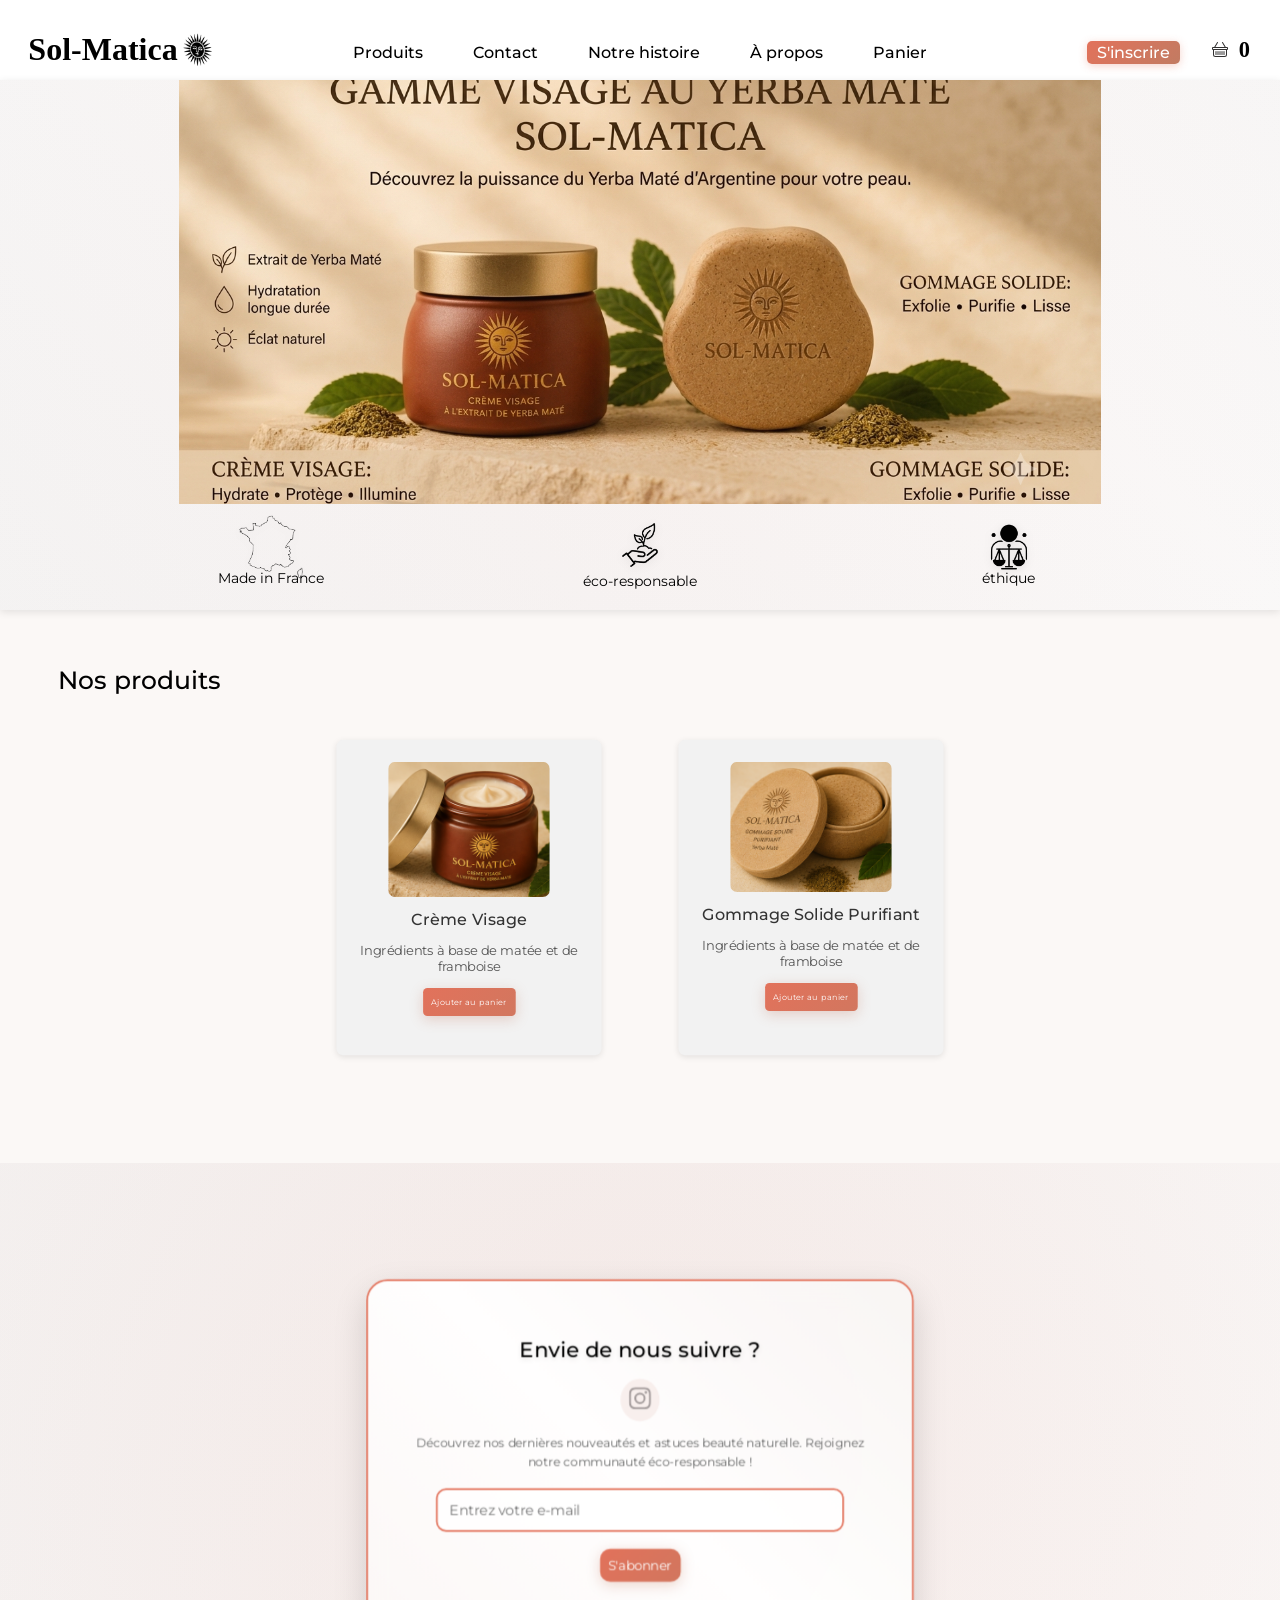
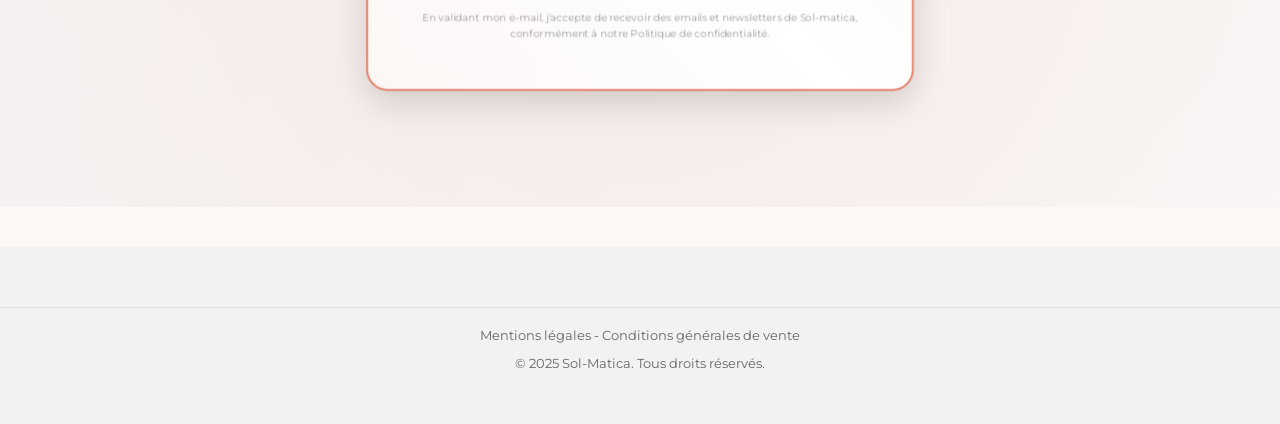
==== index.html @ a65f70f5 "Add files via upload I added the newest version of the site Sol-Matica representing these files" ====
<!DOCTYPE html>
<html lang="en">
<head>
    <meta charset="utf-8">
    <meta name="viewport" content="width=device-width, initial-scale=1.0">
    <link rel="stylesheet" href="maticastyle.css">
    <!--<link href="https://fonts.googleapis.com/css2?family=Clarity+City&display=swap" rel="stylesheet">. old one font-->
    <link href="https://fonts.googleapis.com/css2?family=Playfair+Display:wght@400;700&display=swap" rel="stylesheet">
    <link href="https://fonts.googleapis.com/css2?family=Montserrat:wght@100;200;300;400;500;600;700&display=swap" rel="stylesheet">
    

    <title>Sol-Matica</title>
</head>

<body>
    <!-- Éléments décoratifs flottants -->
    <div class="floating-elements">
        <div class="leaf leaf-1"></div>
        <div class="leaf leaf-2"></div>
        <div class="leaf leaf-3"></div>
    </div>

    <!-- Mobile Menu Overlay -->
    <div class="mobile-menu-overlay" id="menu-overlay"></div>

    <!-- Mobile Menu Sidebar -->
    <div class="mobile-menu" id="mobile-menu">
        <div class="mobile-menu-header">
            <h2>Sol-Matica</h2>
            <p>Cosmétiques naturels</p>
        </div>
        <nav>
            <a href="#nos-produits" class="mobile-link">
                <svg xmlns="http://www.w3.org/2000/svg" width="20" height="20" fill="currentColor" viewBox="0 0 16 16">
                    <path d="M8 4.754a3.246 3.246 0 1 0 0 6.492 3.246 3.246 0 0 0 0-6.492M5.754 8a2.246 2.246 0 1 1 4.492 0 2.246 2.246 0 0 1-4.492 0"/>
                    <path d="M9.796 1.343c-.527-1.79-3.065-1.79-3.592 0l-.094.319a.873.873 0 0 1-1.255.52l-.292-.16c-1.64-.892-3.433.902-2.54 2.541l.159.292a.873.873 0 0 1-.52 1.255l-.319.094c-1.79.527-1.79 3.065 0 3.592l.319.094a.873.873 0 0 1 .52 1.255l-.16.292c-.892 1.64.901 3.434 2.541 2.54l.292-.159a.873.873 0 0 1 1.255.52l.094.319c.527 1.79 3.065 1.79 3.592 0l.094-.319a.873.873 0 0 1 1.255-.52l.292.16c1.64.893 3.434-.902 2.54-2.541l-.159-.292a.873.873 0 0 1 .52-1.255l.319-.094c1.79-.527 1.79-3.065 0-3.592l-.319-.094a.873.873 0 0 1-.52-1.255l.16-.292c.893-1.64-.902-3.433-2.541-2.54l-.292.159a.873.873 0 0 1-1.255-.52zm-2.633.283c.246-.835 1.428-.835 1.674 0l.094.319a1.873 1.873 0 0 0 2.693 1.115l.291-.16c.764-.415 1.6.42 1.184 1.185l-.159.292a1.873 1.873 0 0 0 1.116 2.692l.318.094c.835.246.835 1.428 0 1.674l-.319.094a1.873 1.873 0 0 0-1.115 2.693l.16.291c.415.764-.42 1.6-1.185 1.184l-.291-.159a1.873 1.873 0 0 0-2.693 1.116l-.094.318c-.246.835-1.428.835-1.674 0l-.094-.319a1.873 1.873 0 0 0-2.692-1.115l-.292.16c-.764.415-1.6-.42-1.184-1.185l.159-.291A1.873 1.873 0 0 0 1.945 8.93l-.319-.094c-.835-.246-.835-1.428 0-1.674l.319-.094A1.873 1.873 0 0 0 3.06 4.377l-.16-.292c-.415-.764.42-1.6 1.185-1.184l.292.159a1.873 1.873 0 0 0 2.692-1.115z"/>
                </svg>
                Produits
            </a>
            <a href="#profil" class="mobile-link">
                <svg xmlns="http://www.w3.org/2000/svg" width="20" height="20" fill="currentColor" viewBox="0 0 16 16">
                    <path d="M8 8a3 3 0 1 0 0-6 3 3 0 0 0 0 6m2-3a2 2 0 1 1-4 0 2 2 0 0 1 4 0m4 8c0 1-1 1-1 1H3s-1 0-1-1 1-4 6-4 6 3 6 4m-1-.004c-.001-.246-.154-.986-.832-1.664C11.516 10.68 10.289 10 8 10s-3.516.68-4.168 1.332c-.678.678-.83 1.418-.832 1.664z"/>
                </svg>
                Profil
            </a>
            <a href="#apropos" class="mobile-link">
                <svg xmlns="http://www.w3.org/2000/svg" width="20" height="20" fill="currentColor" viewBox="0 0 16 16">
                    <path d="M8 15A7 7 0 1 1 8 1a7 7 0 0 1 0 14m0 1A8 8 0 1 0 8 0a8 8 0 0 0 0 16"/>
                    <path d="m8.93 6.588-2.29.287-.082.38.45.083c.294.07.352.176.288.469l-.738 3.468c-.194.897.105 1.319.808 1.319.545 0 1.178-.252 1.465-.598l.088-.416c-.2.176-.492.246-.686.246-.275 0-.375-.193-.304-.533zM9 4.5a1 1 0 1 1-2 0 1 1 0 0 1 2 0"/>
                </svg>
                À propos
            </a>
            <a href="contact.html" class="mobile-link">
                <svg xmlns="http://www.w3.org/2000/svg" width="20" height="20" fill="currentColor" viewBox="0 0 16 16">
                    <path d="M0 4a2 2 0 0 1 2-2h12a2 2 0 0 1 2 2v8a2 2 0 0 1-2 2H2a2 2 0 0 1-2-2zm2-1a1 1 0 0 0-1 1v.217l7 4.2 7-4.2V4a1 1 0 0 0-1-1zm13 2.383-4.708 2.825L15 11.105zm-.034 6.876-5.64-3.471L8 9.583l-1.326-.795-5.64 3.47A1 1 0 0 0 2 13h12a1 1 0 0 0 .966-.741M1 11.105l4.708-2.897L1 5.383z"/>
                </svg>
                Contact
            </a>
            <a href="#panier" class="mobile-link">
                <svg xmlns="http://www.w3.org/2000/svg" width="20" height="20" fill="currentColor" viewBox="0 0 16 16">
                    <path d="M5.757 1.071a.5.5 0 0 1 .172.686L3.383 6h9.234L10.07 1.757a.5.5 0 1 1 .858-.514L13.783 6H15a1 1 0 0 1 1 1v1a1 1 0 0 1-1 1v4.5a2.5 2.5 0 0 1-2.5 2.5h-9A2.5 2.5 0 0 1 1 13.5V9a1 1 0 0 1-1-1V7a1 1 0 0 1 1-1h1.217L5.07 1.243a.5.5 0 0 1 .686-.172zM2 9v4.5A1.5 1.5 0 0 0 3.5 15h9a1.5 1.5 0 0 0 1.5-1.5V9zM1 7v1h14V7zm3 3a.5.5 0 0 1 .5.5v3a.5.5 0 0 1-1 0v-3A.5.5 0 0 1 4 10m2 0a.5.5 0 0 1 .5.5v3a.5.5 0 0 1-1 0v-3A.5.5 0 0 1 6 10m2 0a.5.5 0 0 1 .5.5v3a.5.5 0 0 1-1 0v-3A.5.5 0 0 1 8 10m2 0a.5.5 0 0 1 .5.5v3a.5.5 0 0 1-1 0v-3a.5.5 0 0 1 .5-.5m2 0a.5.5 0 0 1 .5.5v3a.5.5 0 0 1-1 0v-3a.5.5 0 0 1 .5-.5"/>
                </svg>
                Panier
            </a>
            <a href="monhistoire.html" class="mobile-link"></a>
                <svg xmlns="http://www.w3.org/2000/svg" width="20" height="20" fill="currentColor" viewBox="0 0 16 16">
                    <path d="M5.757 1.071a.5.5 0 0 1 .172.686L3.383 6h9.234L10.07 1.757a.5.5 0 1 1 .858-.514L13.783 6H15a1 1 0 0 1 1 1v1a1 1 0 0 1-1 1v4.5a2.5 2.5 0 0 1-2.5 2.5h-9A2.5 2.5 0 0 1 1 13.5V9a1 1 0 0 1-1-1V7a1 1 0 0 1 1-1h1.217L5.07 1.243a.5.5 0 0 1 .686-.172zM2 9v4.5A1.5 1.5 0 0 0 3.5 15h9a1.5 1.5 0 0 0 1.5-1.5V9zM1 7v1h14V7zm3 3a.5.5 0 0 1 .5.5v3a.5.5 0 0 1-1 0v-3A.5.5 0 0 1 4 10m2 0a.5.5 0 0 1 .5.5v3a.5.5 0 0 1-1 0v-3A.5.5 0 0 1 6 10m2 0a.5.5 0 0 1 .5.5v3a.5.5 0 0 1-1 0v-3A.5.5 0 0 1 8 10m2 0a.5.5 0 0 1 .5.5v3a.5.5 0 0 1-1 0v-3a.5.5 0 0 1 .5-.5m2 0a.5.5 0 0 1 .5.5v3a.5.5 0 0 1-1 0v-3a.5.5 0 0 1 .5-.5"/>
                </svg>
                Notre histoire
        </nav>
    </div>

    <!-- Menu Hamburger (doit être APRÈS le menu pour le z-index) -->
    <button class="hamburger" id="hamburger-btn">
        <span></span>
        <span></span>
        <span></span>
    </button>

    <div class="textmove">
        <h1 class="float">Sol-Matica</h1>
        <img src="logo3.png" class="logo-inline" alt="Sol-Matica logo">
    </div>
    
    <div class="inscription-container">
        <button id="btn-inscription">S'inscrire</button>
    </div>

    <div class="banner"></div>
    
    <nav class="navbar">
        <ul>
            <li><a href="#nos-produits" class="fade-in" style="animation-delay: 0.5s;">Produits</a></li>
            <li><a href="contact.html" class="fade-in" style="animation-delay: 0.9s;">Contact</a></li>
            <li><a href="monhistoire.html" class="fade-in" style="animation-delay: 1.1s;">Notre histoire</a></li>
            <li><a href="#apropos" class="fade-in" style="animation-delay: 0.7s;">À propos</a></li>
            <li><a href="#panier" class="fade-in" style="animation-delay: 1.1s;">Panier</a></li>
        </ul>
    </nav>

    <section>
        <div class="banner3">
            <img src="Gemini_Generated_Image_6yeigr6yeigr6yei.png" style="width: 72%; display: block; margin: 0 auto;">
            <div class="badges">
                <div class="badge scale-in" style="animation-delay: 1s;">
                    <img src="64213274-simple-contour-map-of-france-black-outline-map-isolated-on-white-background-removebg-preview.png">
                    <span>Made in France</span>
                </div>

                <div class="badge scale-in" style="animation-delay: 1.2s;">
                    <img src="main-tenant-le-sol-avec-l-icone-de-ligne-plate-de-plante-vecteur-fin-signe-de-protection-de-l-environnement-logo-de-concept-d-ecologie-illustration-de-l-agriculture-2jn0ere-removebg-preview.png">
                    <span>éco-responsable</span>
                </div>

                <div class="badge scale-in" style="animation-delay: 1.4s;">
                    <img src="logohen.png">
                    <span>éthique</span>
                </div>
            </div>
        </div>
    </section>

    <h1 id="nos-produits" class="textmove2">Nos produits</h1>
    
    <section id="produits" class="produits">
        <div class="header-actions">
            <div class="panier">
                <svg xmlns="http://www.w3.org/2000/svg" width="16" height="16" fill="currentColor" class="bi bi-basket" viewBox="0 0 16 16">
                    <path d="M5.757 1.071a.5.5 0 0 1 .172.686L3.383 6h9.234L10.07 1.757a.5.5 0 1 1 .858-.514L13.783 6H15a1 1 0 0 1 1 1v1a1 1 0 0 1-1 1v4.5a2.5 2.5 0 0 1-2.5 2.5h-9A2.5 2.5 0 0 1 1 13.5V9a1 1 0 0 1-1-1V7a1 1 0 0 1 1-1h1.217L5.07 1.243a.5.5 0 0 1 .686-.172zM2 9v4.5A1.5 1.5 0 0 0 3.5 15h9a1.5 1.5 0 0 0 1.5-1.5V9zM1 7v1h14V7zm3 3a.5.5 0 0 1 .5.5v3a.5.5 0 0 1-1 0v-3A.5.5 0 0 1 4 10m2 0a.5.5 0 0 1 .5.5v3a.5.5 0 0 1-1 0v-3A.5.5 0 0 1 6 10m2 0a.5.5 0 0 1 .5.5v3a.5.5 0 0 1-1 0v-3A.5.5 0 0 1 8 10m2 0a.5.5 0 0 1 .5.5v3a.5.5 0 0 1-1 0v-3a.5.5 0 0 1 .5-.5m2 0a.5.5 0 0 1 .5.5v3a.5.5 0 0 1-1 0v-3a.5.5 0 0 1 .5-.5"/>
                </svg> 
                <span id="panier-count">0</span>
            </div>
        </div>

        <!-- Produits -->
    <!--/*<div class="product-card slide-in-left">
            <div class="product-image-wrapper">
                <img src="smallv1.png" alt="Produit 1">
            </div>
            <div class="text">
                <h3>Crème Visage</h3>
            </div>
            <div class="undertext">
                <p>Ingrédients à base de matée et de framboise</p>
                <button class="btn-panier">Ajouter au panier</button>
            </div>
        </div>-->
        <div class="product-card slide-in-left">
            <div class="product-image-wrapper">
                <img src="smallv1.png" alt="Produit 1">
            </div>
            <div class="text">
                <h3><a href="produit1.html" class="main-link">Crème Visage</a></h3>
            </div>
            <div class="undertext">
                <p>Ingrédients à base de matée et de framboise</p>
                <button class="btn-panier">Ajouter au panier</button>
            </div>
        </div>




        <!--div class="product-card slide-in-left" style="animation-delay: 0.5s;">
            <div class="product-image-wrapper">
                <img src="smallv2.png" alt="Produit 2">
            </div>
            <div class="text">
                <h3>Gommage Solide Purifiant</h3>
            </div>
            <div class="undertext">
                <p>Ingrédients à base de matée et de framboise</p>
                <button class="btn-panier">Ajouter au panier</button>
            </div>
        </div>-->

        <div class="product-card slide-in-left">
            <div class="product-image-wrapper">
                <img src="smallv2.png" alt="Produit 2">
            </div>
            <div class="text">
                <h3><a href="produit2.html" class="main-link">Gommage Solide Purifiant</a></h3>
            </div>
            <div class="undertext">
                <p>Ingrédients à base de matée et de framboise</p>
                <button class="btn-panier">Ajouter au panier</button>
            </div>
        </div>
    </section>

    <section class="newsletter fade-in">
        <div class="newsletter-card">
            <h3>Envie de nous suivre ?</h3>
            <div class="social-links">
                <a href="https://www.instagram.com/example/" target="_blank" id="instagram-link">
                    <svg xmlns="http://www.w3.org/2000/svg" width="16" height="16" fill="currentColor" class="bi bi-instagram" viewBox="0 0 16 16">
                        <path d="M8 0C5.829 0 5.556.01 4.703.048 3.85.088 3.269.222 2.76.42a3.9 3.9 0 0 0-1.417.923A3.9 3.9 0 0 0 .42 2.76C.222 3.268.087 3.85.048 4.7.01 5.555 0 5.827 0 8.001c0 2.172.01 2.444.048 3.297.04.852.174 1.433.372 1.942.205.526.478.972.923 1.417.444.445.89.719 1.416.923.51.198 1.09.333 1.942.372C5.555 15.99 5.827 16 8 16s2.444-.01 3.298-.048c.851-.04 1.434-.174 1.943-.372a3.9 3.9 0 0 0 1.416-.923c.445-.445.718-.891.923-1.417.197-.509.332-1.09.372-1.942C15.99 10.445 16 10.173 16 8s-.01-2.445-.048-3.299c-.04-.851-.175-1.433-.372-1.941a3.9 3.9 0 0 0-.923-1.417A3.9 3.9 0 0 0 13.24.42c-.51-.198-1.092-.333-1.943-.372C10.443.01 10.172 0 7.998 0zm-.717 1.442h.718c2.136 0 2.389.007 3.232.046.78.035 1.204.166 1.486.275.373.145.64.319.92.599s.453.546.598.92c.11.281.24.705.275 1.485.039.843.047 1.096.047 3.231s-.008 2.389-.047 3.232c-.035.78-.166 1.203-.275 1.485a2.5 2.5 0 0 1-.599.919c-.28.28-.546.453-.92.598-.28.11-.704.24-1.485.276-.843.038-1.096.047-3.232.047s-2.39-.009-3.233-.047c-.78-.036-1.203-.166-1.485-.276a2.5 2.5 0 0 1-.92-.598 2.5 2.5 0 0 1-.6-.92c-.109-.281-.24-.705-.275-1.485-.038-.843-.046-1.096-.046-3.233s.008-2.388.046-3.231c.036-.78.166-1.204.276-1.486.145-.373.319-.64.599-.92s.546-.453.92-.598c.282-.11.705-.24 1.485-.276.738-.034 1.024-.044 2.515-.045zm4.988 1.328a.96.96 0 1 0 0 1.92.96.96 0 0 0 0-1.92m-4.27 1.122a4.109 4.109 0 1 0 0 8.217 4.109 4.109 0 0 0 0-8.217m0 1.441a2.667 2.667 0 1 1 0 5.334 2.667 2.667 0 0 1 0-5.334"/>
                    </svg>
                </a>
            </div>
            <p>Découvrez nos dernières nouveautés et astuces beauté naturelle. Rejoignez notre communauté éco-responsable !</p>
            <input type="email" placeholder="Entrez votre e-mail" id="email-input">  
            <button id="subscribe-btn" class="button-bounce">S'abonner</button>
            <p class="privacy-text">En validant mon e-mail, j'accepte de recevoir des emails et newsletters de Sol-matica, conformément à notre Politique de confidentialité.</p>
        </div>
    </section>

    <footer>
        <div class="footer-bottom">
            <div class="footer-links">
                <span>Mentions légales</span>
                <span> - Conditions générales de vente</span>
            </div>
            <p>&copy; 2025 Sol-Matica. Tous droits réservés.</p>
        </div>
    </footer>

    <!-- TOUS LES SCRIPTS À LA FIN -->
    <script>
        // Bouton inscription
        document.getElementById("btn-inscription").addEventListener("click", function() {
            window.location.href = "inscription.html";
        });

        // Script panier
        let panierCount = 0;
        const panierDisplay = document.getElementById("panier-count");
        const produits = document.querySelectorAll(".btn-panier");

        produits.forEach(btn => {
            btn.addEventListener("click", (e) => {
                panierCount++;
                panierDisplay.textContent = panierCount;
                
                // Animation du panier
                panierDisplay.parentElement.classList.add('panier-animate');
                setTimeout(() => {
                    panierDisplay.parentElement.classList.remove('panier-animate');
                }, 600);
                
                // Effet ripple sur le bouton
                const ripple = document.createElement('span');
                ripple.classList.add('ripple-effect');
                btn.appendChild(ripple);
                setTimeout(() => ripple.remove(), 600);
            });
        });

        // Menu Hamburger
        const hamburger = document.getElementById('hamburger-btn');
        const mobileMenu = document.getElementById('mobile-menu');
        const menuOverlay = document.getElementById('menu-overlay');
        const body = document.body;

        function openMenu() {
            console.log('Opening menu'); // Pour debug
            hamburger.classList.add('active');
            mobileMenu.classList.add('active');
            menuOverlay.classList.add('active');
            body.style.overflow = 'hidden';
        }

        function closeMenu() {
            console.log('Closing menu'); // Pour debug
            hamburger.classList.remove('active');
            mobileMenu.classList.remove('active');
            menuOverlay.classList.remove('active');
            body.style.overflow = '';
        }

        // Clic sur hamburger
        hamburger.addEventListener('click', function(e) {
            e.preventDefault();
            e.stopPropagation();
            console.log('Hamburger clicked'); // Pour debug
            
            if (mobileMenu.classList.contains('active')) {
                closeMenu();
            } else {
                openMenu();
            }
        });

        // Clic sur overlay
        menuOverlay.addEventListener('click', function(e) {
            e.preventDefault();
            closeMenu();
        });

        // Clic sur liens du menu
        const menuLinks = mobileMenu.querySelectorAll('a');
        menuLinks.forEach(link => {
            link.addEventListener('click', function() {
                closeMenu();
            });
        });
    </script>
</body>
</html>
---- maticastyle.css ----
body {
    background-color: rgba(194, 123, 98, 0.05);
    overflow-x: hidden;
    margin: 0;
    padding: 0;
}

/* ========== ÉLÉMENTS DÉCORATIFS FLOTTANTS ========== */
.floating-elements {
    position: fixed;
    width: 100%;
    height: 100%;
    pointer-events: none;
    z-index: 1;
    overflow: hidden;
}

.leaf {
    position: absolute;
    width: 20px;
    height: 20px;
    background: linear-gradient(135deg, rgba(139, 76, 59, 0.3), rgba(194, 123, 98, 0.2));
    border-radius: 50% 0;
    animation: leafFall 8s infinite ease-in-out;
    opacity: 0;
}

.leaf-1 {
    left: 20%;
    animation-delay: 0s;
}

.leaf-2 {
    left: 50%;
    animation-delay: 3s;
}

.leaf-3 {
    left: 80%;
    animation-delay: 6s;
}

/* ========== ANIMATIONS ========== */
@keyframes fadeIn {
    from {
        opacity: 0;
        transform: translateY(20px);
    }
    to {
        opacity: 1;
        transform: translateY(0);
    }
}

@keyframes slideInLeft {
    from {
        opacity: 0;
        transform: translateX(-50px);
    }
    to {
        opacity: 1;
        transform: translateX(0);
    }
}

@keyframes slideInRight {
    from {
        opacity: 0;
        transform: translateX(50px);
    }
    to {
        opacity: 1;
        transform: translateX(0);
    }
}

@keyframes slideInTop {
    from {
        opacity: 0;
        transform: translateY(-50px);
    }
    to {
        opacity: 1;
        transform: translateY(0);
    }
}

@keyframes bounce {
    0%, 20%, 50%, 80%, 100% {
        transform: translateY(0);
    }
    40% {
        transform: translateY(-10px);
    }
    60% {
        transform: translateY(-5px);
    }
}

@keyframes float {
    0%, 100% {
        transform: translateY(0);
    }
    50% {
        transform: translateY(-10px);
    }
}

@keyframes buttonBounce {
    0%, 100% {
        transform: scale(1);
    }
    50% {
        transform: scale(1.05);
    }
}

@keyframes zoom {
    0% {
        transform: scale(1);
    }
    100% {
        transform: scale(1.05);
    }
}

@keyframes gradientShift {
    0% {
        background-position: 0% 50%;
    }
    50% {
        background-position: 100% 50%;
    }
    100% {
        background-position: 0% 50%;
    }
}

@keyframes pulse {
    0%, 100% {
        transform: scale(1);
    }
    50% {
        transform: scale(1.05);
    }
}

@keyframes leafFall {
    0% {
        transform: translateY(-20px) rotate(0deg);
        opacity: 0;
    }
    10% {
        opacity: 0.6;
    }
    90% {
        opacity: 0.6;
    }
    100% {
        transform: translateY(100vh) rotate(180deg);
        opacity: 0;
    }
}

@keyframes shimmer {
    0% {
        background-position: -200% center;
    }
    100% {
        background-position: 200% center;
    }
}

@keyframes scaleIn {
    from {
        transform: scale(0.8);
        opacity: 0;
    }
    to {
        transform: scale(1);
        opacity: 1;
    }
}

@keyframes rotateIn {
    from {
        transform: rotate(-5deg) scale(0.95);
        opacity: 0;
    }
    to {
        transform: rotate(0deg) scale(1);
        opacity: 1;
    }
}

@keyframes glow {
    0%, 100% {
        box-shadow: 0 0 5px rgba(226, 114, 91, 0.3);
    }
    50% {
        box-shadow: 0 0 20px rgba(226, 114, 91, 0.6), 0 0 30px rgba(226, 114, 91, 0.4);
    }
}

@keyframes ripple {
    0% {
        transform: scale(0);
        opacity: 1;
    }
    100% {
        transform: scale(2);
        opacity: 0;
    }
}

/* Classes d'animation */
.fade-in {
    animation: fadeIn 1s ease-out;
}

.slide-in-left {
    animation: slideInLeft 1s ease-out;
}

.slide-in-right {
    animation: slideInRight 1s ease-out;
}

.slide-in-top {
    animation: slideInTop 1s ease-out;
}

.bounce {
    animation: bounce 2s ease-in-out;
}

/*.float {
    animation: float 3s ease-in-out infinite;
}*/

.button-bounce:hover {
    animation: buttonBounce 0.3s ease-in-out;
}

.pulse {
    animation: pulse 2s ease-in-out infinite;
}

.scale-in {
    animation: scaleIn 0.8s ease-out;
}

/* ========== TYPOGRAPHIE ========== */
/* La police Clarity City est chargée via Google Fonts dans le HTML */

#panier-count {
    font-family: 'Clarity City'; 
    font-size: 20px;                  
    font-weight: normal;               
    color: black;                       
}

.textmove {
    position: absolute;
    top: 10px;
    left: 10%;
    transform: translateX(-50%);
    text-align: center;
    /*font-family: 'Playfair Display', serif;  */ 
    font-family: 'Cinzel', serif;
    font-style:normal;
    font-weight:lighter  !important;
    z-index: 100;
    display: flex;              /* ← aligne texte + logo sur la même ligne */
    align-items: center;        /* ← centre verticalement */
    gap: 10px;  
}

.logo-inline {
    width: 55px;  /* bigger */
    height: auto;
    margin-left: -15px;
    margin-bottom: 1px;
    clip-path: inset(0 10px 0 10px);
    
}


.textmove2 {
    /*font-family: 'Playfair Display', serif;
    font-style: italic;*/
    font-family: 'Montserrat', sans-serif;
    font-weight:500;
    z-index: 100;
    margin-left: 4.5%;
    font-size: 25px;
    margin-top: 55px;
    animation: slideInLeft 1s ease-out;
}


/* ========== NAVIGATION ========== */
.banner {
    width: 100%;
    height: 80px; 
    background-color: white;
    position: relative;
    overflow: hidden;
    box-shadow: 0 2px 5px rgba(0, 0, 0, 0.05);
}

.banner::after {
    content: '';
    position: absolute;
    top: 0;
    left: -100%;
    width: 100%;
    height: 100%;
    background: linear-gradient(90deg, transparent, rgba(226, 114, 91, 0.15), transparent);
    animation: shimmer 4s infinite;
}

.navbar {
    position: absolute;   
    top: 43px;           
    width: 100%; 
    left: 0px;
    /*font-family: 'Playfair Display', serif;*/
    font-family: 'Montserrat', sans-serif;
    font-weight: 500;   
    z-index: 100;
}

.navbar ul {
    display: flex;  
    justify-content: center;
    gap: 30px;
    list-style: none;
    margin: 0;
    padding: 0;
}

.navbar a {
    text-decoration: none;
    color: black;
    position: relative;
    transition: all 0.3s ease;
    padding: 5px 10px;
}

.navbar a::after {
    content: '';
    position: absolute;
    bottom: -5px;
    left: 50%;
    width: 0;
    height: 2px;
    background: linear-gradient(90deg, #c27b62, rgb(226, 114, 91));
    transition: all 0.3s ease;
    transform: translateX(-50%);
}

.navbar a:hover {
    color: rgb(226, 114, 91);
    transform: translateY(-2px);
}

.navbar a:hover::after {
    width: 100%;
}

/* ========== BANNIÈRE PRINCIPALE ========== */
.banner3 {
    width: 100%;
    height: 530px;
    background: linear-gradient(45deg, rgb(242,242,242), rgb(250,250,250), rgb(242,242,242));
    background-size: 200% 200%;
    animation: gradientShift 10s ease-in-out infinite;
    overflow: hidden;
    position: relative;
    box-shadow: 0 2px 8px rgba(0,0,0,0.1);
}


.banner3::before {
    content: '';
    position: absolute;
    top: -50%;
    left: -50%;
    width: 200%;
    height: 200%;
    background: radial-gradient(circle, rgba(226, 114, 91, 0.05) 0%, transparent 70%);
    animation: float 8s ease-in-out infinite;
    pointer-events: none;
}

.banner3 img {
    width: 100%;
    height: 80%;
    object-fit: cover;
    animation: zoom 20s ease-in-out infinite alternate;
    transition: filter 0.5s ease;
}

.banner3:hover img {
    filter: brightness(1.05);
}

/* ========== BADGES ========== */
.badges {
    display: flex;
    justify-content: center;
    align-items: center;
    gap: 6px;
    max-width: 1100px;
    margin: 14px auto;
    position: relative;
    z-index: 2;
}

.badge {
    display: flex;
    flex-direction: column;
    align-items: center;
    text-align: center;
    flex: 1;
    width: 80%;
    /*font-family: 'Clarity City', sans-serif;*/ 
    font-family: 'Montserrat', sans-serif;
    transition: transform 0.3s ease;
}

.badge:hover {
    transform: translateY(-5px) scale(1.05);
}

.badge img {
    width: 70px;
    height: auto;
    object-fit: contain;
    display: block;
    margin-top: -8px;
    filter: drop-shadow(0 2px 4px rgba(0, 0, 0, 0.1));
    transition: filter 0.3s ease;
}

.badge:hover img {
    filter: drop-shadow(0 4px 8px rgba(226, 114, 91, 0.3));
}

.badge span {
    font-size: 14px;
    font-weight: 400;
    margin-top: -13px;
}

/* ========== PRODUITS ========== */
/*html {
    scroll-behavior: smooth;
}

.produits {
    display: flex;
    justify-content: center;
    gap: 30px;
    padding: 40px;
    flex-wrap: wrap;
    scroll-behavior: smooth; 
    margin-top: -40px;
}

.product-card {
    border-radius: 8px;
    padding: 26px;
    box-shadow: 0 2px 8px rgba(0,0,0,0.1);
    width: 260px;
    text-align: center;
    background-color: rgb(242,242,242);
    transition: all 0.4s cubic-bezier(0.4, 0, 0.2, 1);
    transform: scale(0.85);
    position: relative;
    overflow: hidden;
}

.product-card::before {
    content: '';
    position: absolute;
    top: 0;
    left: -100%;
    width: 100%;
    height: 100%;
    background: linear-gradient(90deg, transparent, rgba(255, 255, 255, 0.4), transparent);
    transition: left 0.5s;
}

.product-card:hover::before {
    left: 100%;
}

.product-card:hover {
    transform: scale(1) translateY(-8px);
    box-shadow: 0 15px 30px rgba(226, 114, 91, 0.25);
    z-index: 1;
}

.product-image-wrapper {
    position: relative;
    overflow: hidden;
    border-radius: 8px;
    margin-bottom: 10px;
}

.product-card img {
    border-radius: 8px;
    height: auto;
    width: 190px;
    transition: transform 0.5s ease;
}

.product-card:hover img {
    transform: scale(1.1) rotate(2deg);
}

.product-card h3 {
    margin: 10px 0;
    font-size: 1.2rem;
    color: #333;
    transition: color 0.3s ease;
}

.product-card:hover h3 {
    color: rgb(226, 114, 91);
}

.product-card p {
    font-size: 0.9rem;
    color: #555;
    margin-bottom: 16px;
}
*/

html {
    scroll-behavior: smooth;
}

.produits {
    display: flex;
    justify-content: center;
    gap: 30px;
    padding: 40px;
    flex-wrap: wrap;
    scroll-behavior: smooth; 
    margin-top: -40px;
}

.product-card {
    border-radius: 8px;
    padding: 26px;
    box-shadow: 0 2px 8px rgba(0,0,0,0.1);
    width: 260px;
    text-align: center;
    background-color: rgb(242,242,242);
    transition: all 0.4s cubic-bezier(0.4, 0, 0.2, 1);
    transform: scale(0.85);
    position: relative; /* Indispensable pour bloquer le lien invisible ici */
    overflow: hidden;
}

.product-card::before {
    content: '';
    position: absolute;
    top: 0;
    left: -100%;
    width: 100%;
    height: 100%;
    background: linear-gradient(90deg, transparent, rgba(255, 255, 255, 0.4), transparent);
    transition: left 0.5s;
}

.product-card:hover::before {
    left: 100%;
}

.product-card:hover {
    transform: scale(1) translateY(-8px);
    box-shadow: 0 15px 30px rgba(226, 114, 91, 0.25);
    z-index: 1;
}

.product-image-wrapper {
    position: relative;
    overflow: hidden;
    border-radius: 8px;
    margin-bottom: 10px;
}

.product-card img {
    border-radius: 8px;
    height: auto;
    width: 190px;
    transition: transform 0.5s ease;
}

.product-card:hover img {
    transform: scale(1.1) rotate(2deg);
}

/* --- MODIFICATIONS APPORTÉES ICI --- */

/* Style de base pour le lien (on retire le bleu et le soulignage par défaut des liens) */
.main-link {
    color: #333;
    text-decoration: none;
    transition: color 0.3s ease;
}

/* Le rectangle invisible qui prend toute la place de la carte */
.main-link::after {
    content: "";
    position: absolute;
    top: 0;
    right: 0;
    bottom: 0;
    left: 0;
    z-index: 2; /* S'assure d'être au-dessus de l'image et du texte pour capter le clic */
}

.product-card h3 {
    margin: 10px 0;
    font-size: 1.2rem;
}

/* Changement de couleur du titre quand on survole la carte */
.product-card:hover .main-link {
    color: rgb(226, 114, 91);
}

.product-card p {
    font-size: 0.9rem;
    color: #555;
    margin-bottom: 16px;
}

/* IMPORTANT : On remonte le bouton d'ajout au panier encore plus haut */
.btn-panier {
    position: relative;
    z-index: 4; /* z-index 4 pour passer par-dessus le lien invisible (qui est à 3) */
}

.btn-panier {
    /*display: inline-block;
    padding: 10px 20px;
    background: linear-gradient(135deg, rgb(226, 114, 91), rgb(194, 123, 98)); 
    color: white;
    font-weight: 500;
    border: none;
    border-radius: 5px;
    cursor: pointer;
    transition: all 0.3s ease;
    position: relative;
    overflow: hidden;*/

    padding: 10px 10px;
    background: linear-gradient(135deg, rgb(226, 114, 91), rgb(194, 123, 98));
    /*color: white;
    border: none;
    border-radius: 5px;
    font-family: 'Montserrat', sans-serif;
    font-weight: 500; 
    cursor: pointer;
    transition: all 0.3s ease;
    font-size: 5em;
    box-shadow: 0 2px 8px rgba(226, 114, 91, 0.3);*/

    background-size: 200% 200%;
    color: white;
    border: none;
    border-radius: 5px;
    font-size: 0.96em;
    font-family: 'Montserrat', sans-serif;
    cursor: pointer;
    transition: all 0.3s ease;
    margin-bottom: 20px;
    box-shadow: 0 4px 15px rgba(194, 123, 98, 0.3);
    position: relative;
    overflow: hidden;
}

.btn-panier::before {
    content: '';
    position: absolute;
    top: 50%;
    left: 50%;
    width: 0;
    height: 0;
    border-radius: 50%;
    background: rgba(255, 255, 255, 0.3);
    transform: translate(-50%, -50%);
    transition: width 0.6s, height 0.6s;
}

.btn-panier:hover::before {
    width: 300px;
    height: 300px;
}

.btn-panier:hover {
    background: linear-gradient(135deg, darkred, rgb(150, 30, 30));
    transform: translateY(-2px);
    box-shadow: 0 5px 15px rgba(228, 93, 93, 0.4);
}

.btn-panier:active {
    transform: translateY(0);
}

.ripple-effect {
    position: absolute;
    border-radius: 50%;
    background: rgba(255, 255, 255, 0.6);
    width: 20px;
    height: 20px;
    top: 50%;
    left: 50%;
    transform: translate(-50%, -50%);
    animation: ripple 0.6s ease-out;
    pointer-events: none;
}

.text h3 {
    /*font-family: 'Clarity City', sans-serif;*/
    font-family: 'Montserrat', sans-serif;
    font-weight: 500;
    z-index: 100;
}

.undertext p {
    /*font-family: 'Clarity City', sans-serif;*/
    font-family: 'Montserrat', sans-serif;
    font-size: 15px;
}

.undertext .btn-panier {
    font-family: 'Montserrat', sans-serif;
    font-size: 10px;
}

/* ========== INSCRIPTION & PANIER ========== */
.inscription-container {
    position: absolute;
    top: 32px;
    right: 100px;
    z-index: 101;
}

#btn-inscription {
    padding: 2px 10px;
    background: linear-gradient(135deg, rgb(226, 114, 91), rgb(194, 123, 98));
    color: white;
    border: none;
    border-radius: 5px;
    font-family: 'Montserrat', sans-serif;
    font-weight: 500; 
    cursor: pointer;
    transition: all 0.3s ease;
    font-size: 1rem;
    margin-top: 10%;
    box-shadow: 0 2px 8px rgba(226, 114, 91, 0.3);
}

#btn-inscription:hover {
    background: linear-gradient(135deg, #000000, #333333);
    transform: translateY(-2px);
    box-shadow: 0 4px 12px rgba(0, 0, 0, 0.4);
}

.header-actions {
    position: absolute;
    top: 37px;
    right: 30px;
    display: flex;
    gap: 20px;
    align-items: center;
    z-index: 100;
}

.panier {
    font-size: 1.4em;
    cursor: pointer;
    color: #313030;
    transition: all 0.3s ease;
    position: relative;
}

.panier:hover {
    color: rgb(226, 114, 91);
    transform: scale(1.1);
}

.panier-animate {
    animation: bounce 0.6s ease;
}

#panier-count {
    font-size: 1em;
    margin-left: 5px;
    font-weight: bold;
    color: #000000;
}

/* ========== NEWSLETTER ========== */
.newsletter {
    background: linear-gradient(135deg, rgba(242,242,242,0.8), rgba(250,250,250,0.8));
    padding: 80px 0;
    margin: 40px 0;
    text-align: center;
    position: relative;
    overflow: hidden;
}

.newsletter::before {
    content: '';
    position: absolute;
    top: -50%;
    right: -50%;
    width: 200%;
    height: 200%;
    background: radial-gradient(circle, rgba(226, 114, 91, 0.1) 0%, transparent 70%);
    animation: float 10s ease-in-out infinite;
}

.newsletter-card {
    background: rgba(255, 255, 255, 0.95);
    backdrop-filter: blur(15px);
    border-radius: 25px;
    padding: 40px;
    max-width: 560px;
    height: 400px;
    margin: 0 auto;
    box-shadow: 0 15px 40px rgba(0, 0, 0, 0.15);
    border: 2px solid rgb(226, 114, 91);
    position: relative;
    overflow: hidden;
    z-index: 2;
    transform: scale(0.85);
    transform-origin: center;
    transition: all 0.3s ease;

}

.newsletter-card:hover {
    transform: scale(0.88);
    box-shadow: 0 20px 50px rgba(226, 114, 91, 0.3);
}

.newsletter-card::before {
    content: '';
    position: absolute;
    top: 0;
    left: 0;
    right: 0;
    bottom: 0;
    background: linear-gradient(45deg, rgba(194, 123, 98, 0.05) 0%, rgba(255, 255, 255, 0.1) 50%, rgba(139, 76, 59, 0.05) 100%);
    z-index: -1;
}

.newsletter-card h3 {
    font-family: 'Montserrat', sans-serif;
    font-weight:500;
    font-size: 25px;
    color: black;
    margin-bottom: 12px;
    text-shadow: 0 3px 6px rgba(0, 0, 0, 0.1);
}

.newsletter-card p {
    font-family: 'Montserrat', sans-serif;
    font-size: 15px;
    font-size: 0.88em;
    color: #666;
    margin-bottom: 20px;
    line-height: 1.6;
}

.newsletter-card input {
    width: 80%;
    padding: 14px;
    border: 2px solid rgb(226, 114, 91);  /*input bar*/
    border-radius: 12px;
    font-size: 1em;
    margin: 0 auto 20px auto;
    background: rgba(255, 255, 255, 0.9);
    transition: all 0.3s ease;
    font-family: 'Montserrat', sans-serif;
}

.newsletter-card input:focus {
    outline: none;
    border-color: #8b4c3b;
    box-shadow: 0 0 15px rgba(139, 76, 59, 0.4);
    background: rgba(255, 255, 255, 1);
    transform: scale(1.02);
}

.newsletter-card button {
    background: linear-gradient(135deg, rgb(226, 114, 91), rgb(194, 123, 98));
    background-size: 200% 200%;
    color: white;
    border: none;
    /*padding: 14px 28px;*/
    padding: 10px 10px;
    border-radius: 12px;
    font-size: 0.96em;
    font-family: 'Montserrat', sans-serif;
    cursor: pointer;
    transition: all 0.3s ease;
    margin-bottom: 20px;
    box-shadow: 0 4px 15px rgba(194, 123, 98, 0.3);
    position: relative;
    overflow: hidden;
}

.newsletter-card button::before {
    content: '';
    position: absolute;
    top: 50%;
    left: 50%;
    width: 0;
    height: 0;
    border-radius: 50%;
    background: rgba(255, 255, 255, 0.3);
    transform: translate(-50%, -50%);
    transition: width 0.6s, height 0.6s;
}

.newsletter-card button:hover::before {
    width: 300px;
    height: 300px;
}

.newsletter-card button:hover {
    transform: translateY(-3px);
    box-shadow: 0 8px 25px rgb(226, 114, 91);
    background-position: 100% 50%;
}

.social-links {
    margin-top: 20px;
}

.social-links a {
    color: #a39b9b;
    transition: all 0.3s ease;
    display: inline-block;
    padding: 10px;
    border-radius: 50%;
    background: rgba(194, 123, 98, 0.1);
}

.social-links a:hover {
    color: #8b4c3b;
    background: rgba(139, 76, 59, 0.2);
    transform: scale(1.1) rotate(5deg);
}

.social-links svg {
    width: 26px;
    height: 26px;
}

.privacy-text {
    font-size: 0.75em !important;
    color: #999 !important;
}

/* ========== FOOTER ========== */
footer {
    background-color: rgb(242, 242, 242);
    color: #313030;
    padding: 40px 0 20px;
    margin-top: 40px;
    font-family: 'Montserrat', sans-serif;
}

.footer-bottom {
    text-align: center;
    padding: 20px;
    border-top: 1px solid #ddd;
    margin-top: 20px;
    font-size: 0.8em;
    color: #666;
}

.footer-links span {
    transition: color 0.3s ease;
    cursor: pointer;
}

.footer-links span:hover {
    color: rgb(226, 114, 91);
}

/* ========== MOBILE MENU ========== */
.hamburger {
    display: none;
    position: fixed;
    top: 20px;
    left: 20px;
    z-index: 10002;
    background: white;
    border: 2px solid rgb(226, 114, 91);
    border-radius: 8px;
    cursor: pointer;
    padding: 10px;
    width: 45px;
    height: 45px;
    flex-direction: column;
    justify-content: center;
    align-items: center;
    box-shadow: 0 2px 10px rgba(0, 0, 0, 0.1);
    transition: all 0.3s ease;
}

.hamburger:hover {
    background: rgba(226, 114, 91, 0.1);
    transform: scale(1.05);
}

.hamburger span {
    display: block;
    width: 25px;
    height: 3px;
    background-color: rgb(226, 114, 91);
    margin: 3px 0;
    transition: all 0.3s ease;
    border-radius: 2px;
}

.hamburger.active span:nth-child(1) {
    transform: rotate(45deg) translate(7px, 7px);
    background-color: #000;
}

.hamburger.active span:nth-child(2) {
    opacity: 0;
}

.hamburger.active span:nth-child(3) {
    transform: rotate(-45deg) translate(7px, -7px);
    background-color: #000;
}

.mobile-menu-overlay {
    display: none;
    position: fixed;
    top: 0;
    left: 0;
    width: 100%;
    height: 100%;
    background: rgba(0, 0, 0, 0.6);
    z-index: 10000;
    opacity: 0;
    transition: opacity 0.3s ease;
}

.mobile-menu-overlay.active {
    display: block;
    opacity: 1;
}

.mobile-menu {
    display: none;
    position: fixed;
    top: 0;
    left: -320px;
    width: 300px;
    height: 100%;
    background: white;
    z-index: 10001;
    transition: left 0.4s cubic-bezier(0.4, 0, 0.2, 1);
    box-shadow: 5px 0 20px rgba(0, 0, 0, 0.2);
    overflow-y: auto;
}

.mobile-menu.active {
    display: block;
    left: 0;
}

.mobile-menu-header {
    padding: 30px 20px;
    background: linear-gradient(135deg, rgb(126, 57, 44), #c27b62);
    color: white;
    box-shadow: 0 2px 10px rgba(0, 0, 0, 0.1);
}

.mobile-menu-header h2 {
    font-size: 1.8em;
    margin: 0 0 5px 0;
    font-family: 'Clarity City', sans-serif;
}

.mobile-menu-header p {
    font-size: 0.9em;
    opacity: 0.95;
    margin: 0;
}

.mobile-menu nav {
    padding: 20px 0;
}

.mobile-menu nav a {
    display: flex;
    align-items: center;
    padding: 15px 25px;
    color: #333;
    text-decoration: none;
    font-size: 1.1em;
    font-family: 'Clarity City', sans-serif;
    transition: all 0.3s ease;
    border-left: 4px solid transparent;
}

.mobile-menu nav a:hover,
.mobile-menu nav a:active {
    background: rgba(226, 114, 91, 0.1);
    border-left-color: rgb(226, 114, 91);
    padding-left: 35px;
    color: rgb(226, 114, 91);
}

.mobile-menu nav a svg {
    margin-right: 12px;
    flex-shrink: 0;
}

/* ========== RESPONSIVE MOBILE ========== */
@media (max-width: 768px) {
    .hamburger {
        display: flex;
    }

    .mobile-menu-overlay {
        display: none;
    }

    .mobile-menu {
        display: none;
    }

    .badges {
        gap: 10px;
        padding: 0 10px;
    }

    .badge {
        width: 30%;
    }

    .badge img {
        width: 50px;
        height: auto;
    }

    .badge span {
        font-size: 11px;
        margin-top: -10px;
    }

    .navbar {
        display: none;
    }

    .textmove {
        left: 50%;
        transform: translateX(-50%);
    }

    .textmove h1 {
        font-size: 1.5em;
    }

    #btn-inscription {
        padding: 8px 15px;
        font-size: 0.9em;
        margin-top: -50px;
    }

    .inscription-container {
        right: 20px;
        top: 17px;
    }

    .header-actions {
        top: 45px;
        right: 47px;
    }

    .banner3 {
        height: 400px;
    }

    .textmove2 {
        margin-left: 20px;
        font-size: 22px;
        margin-top: 70px;
    }

    .produits {
        padding: 20px 10px;
        margin-top: 0;
    }

    .product-card {
        width: 90%;
        max-width: 300px;
        transform: scale(1);
    }

    .newsletter-card {
        transform: scale(0.95);
        padding: 30px 20px;
        height: auto;
        margin: 0 15px;
    }
}

@media (min-width: 769px) {
    .hamburger {
        display: none !important;
    }
    
    .mobile-menu,
    .mobile-menu-overlay {
        display: none !important;
    }
}
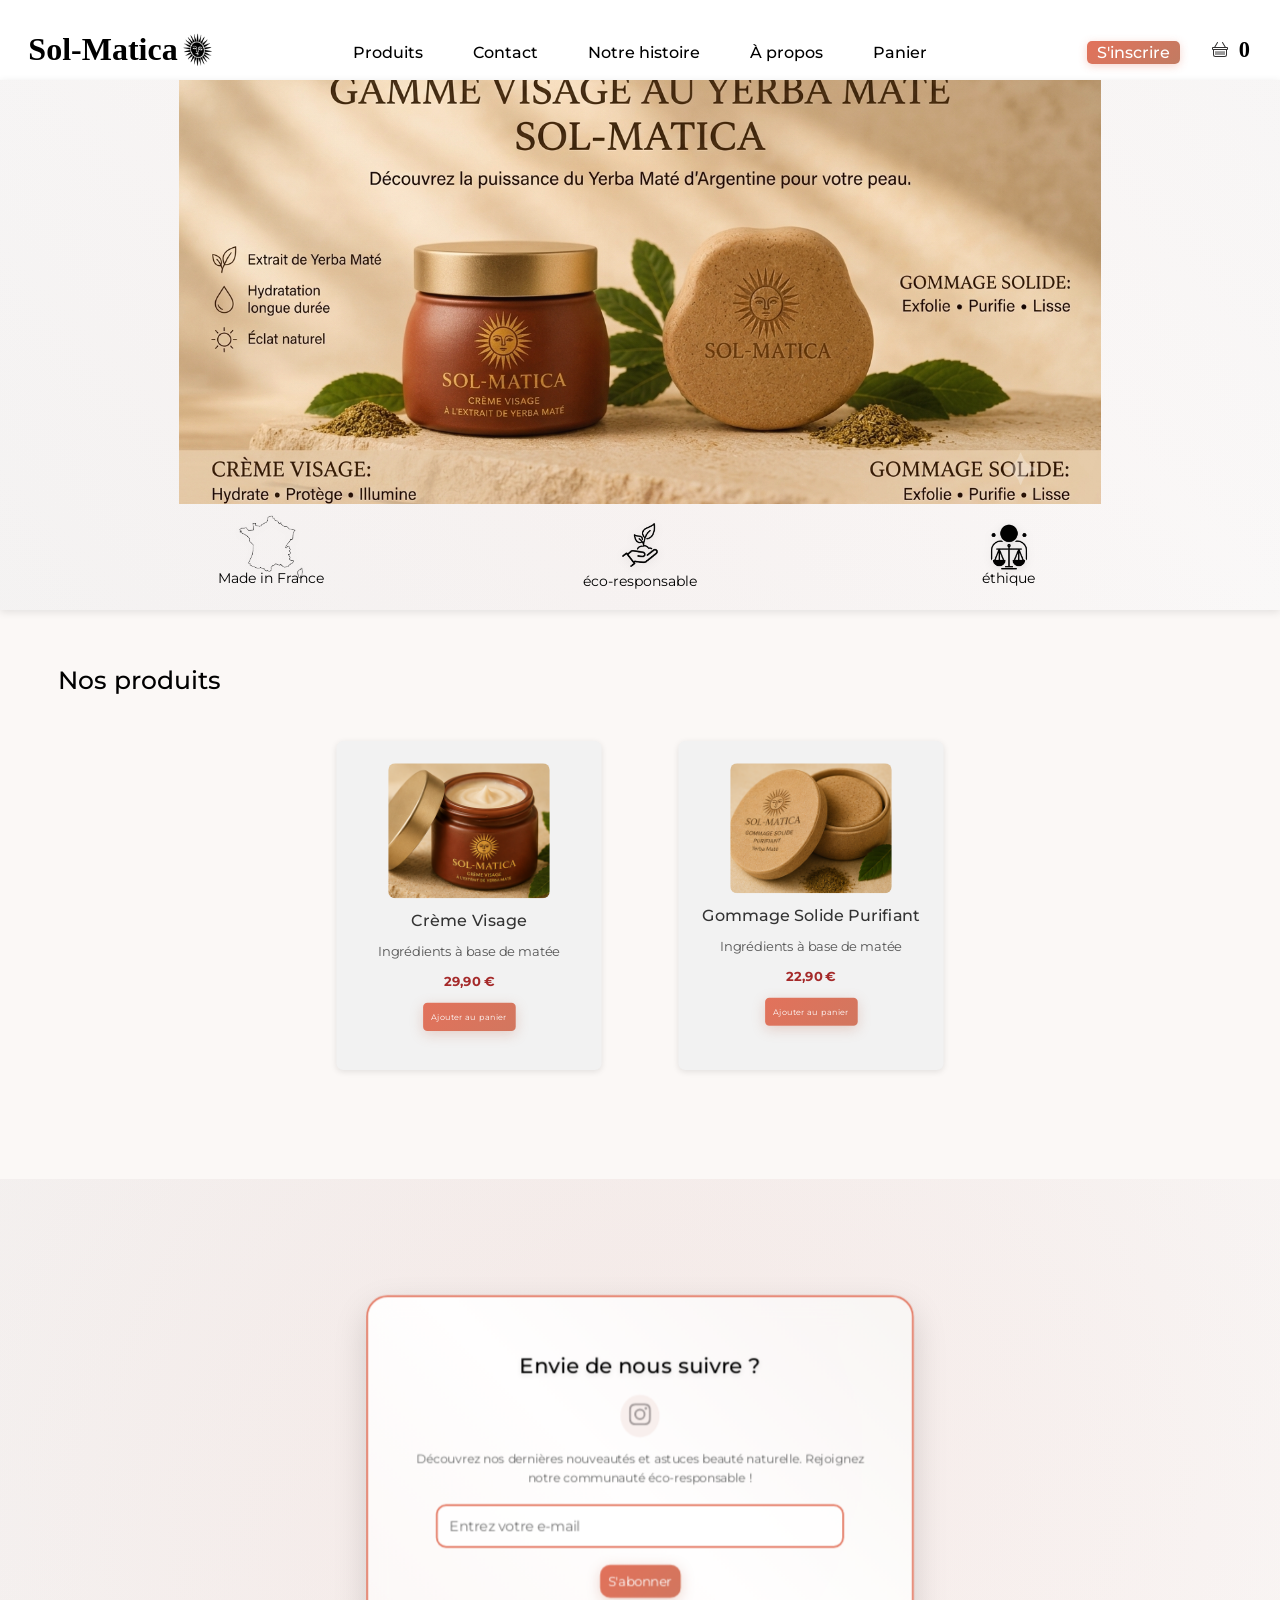
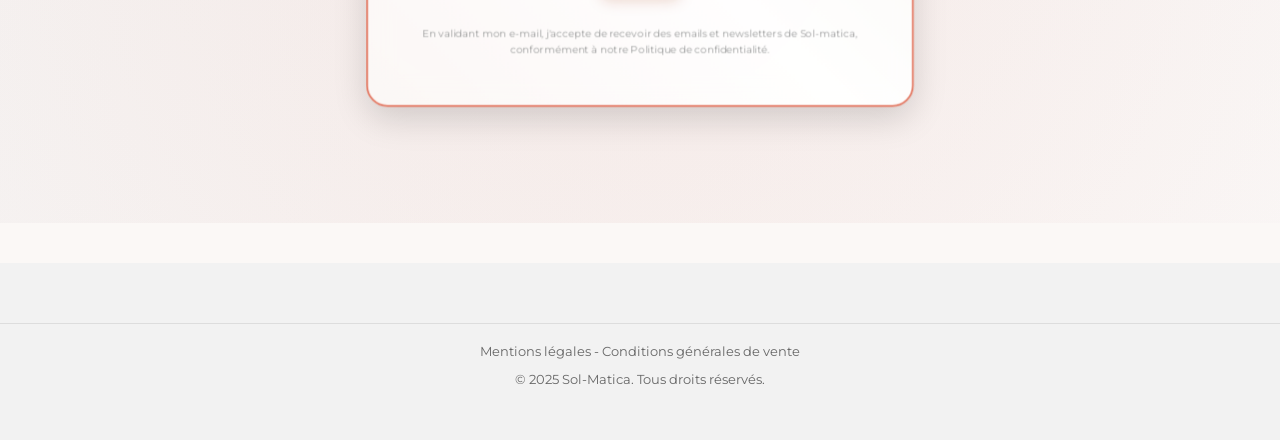
==== commit 2c812ac5: "Add files via upload" ====
--- a/index.html
+++ b/index.html
@@ -153,7 +153,9 @@
                 <h3><a href="produit1.html" class="main-link">Crème Visage</a></h3>
             </div>
             <div class="undertext">
-                <p>Ingrédients à base de matée et de framboise</p>
+                <p>Ingrédients à base de matée</p>
+                <p style="color: brown; font-weight: bold;">
+                29,90 € </p>
                 <button class="btn-panier">Ajouter au panier</button>
             </div>
         </div>
@@ -182,7 +184,9 @@
                 <h3><a href="produit2.html" class="main-link">Gommage Solide Purifiant</a></h3>
             </div>
             <div class="undertext">
-                <p>Ingrédients à base de matée et de framboise</p>
+                <p>Ingrédients à base de matée</p>
+                <p style="color: brown; font-weight: bold;">
+                22,90 € </p>
                 <button class="btn-panier">Ajouter au panier</button>
             </div>
         </div>
